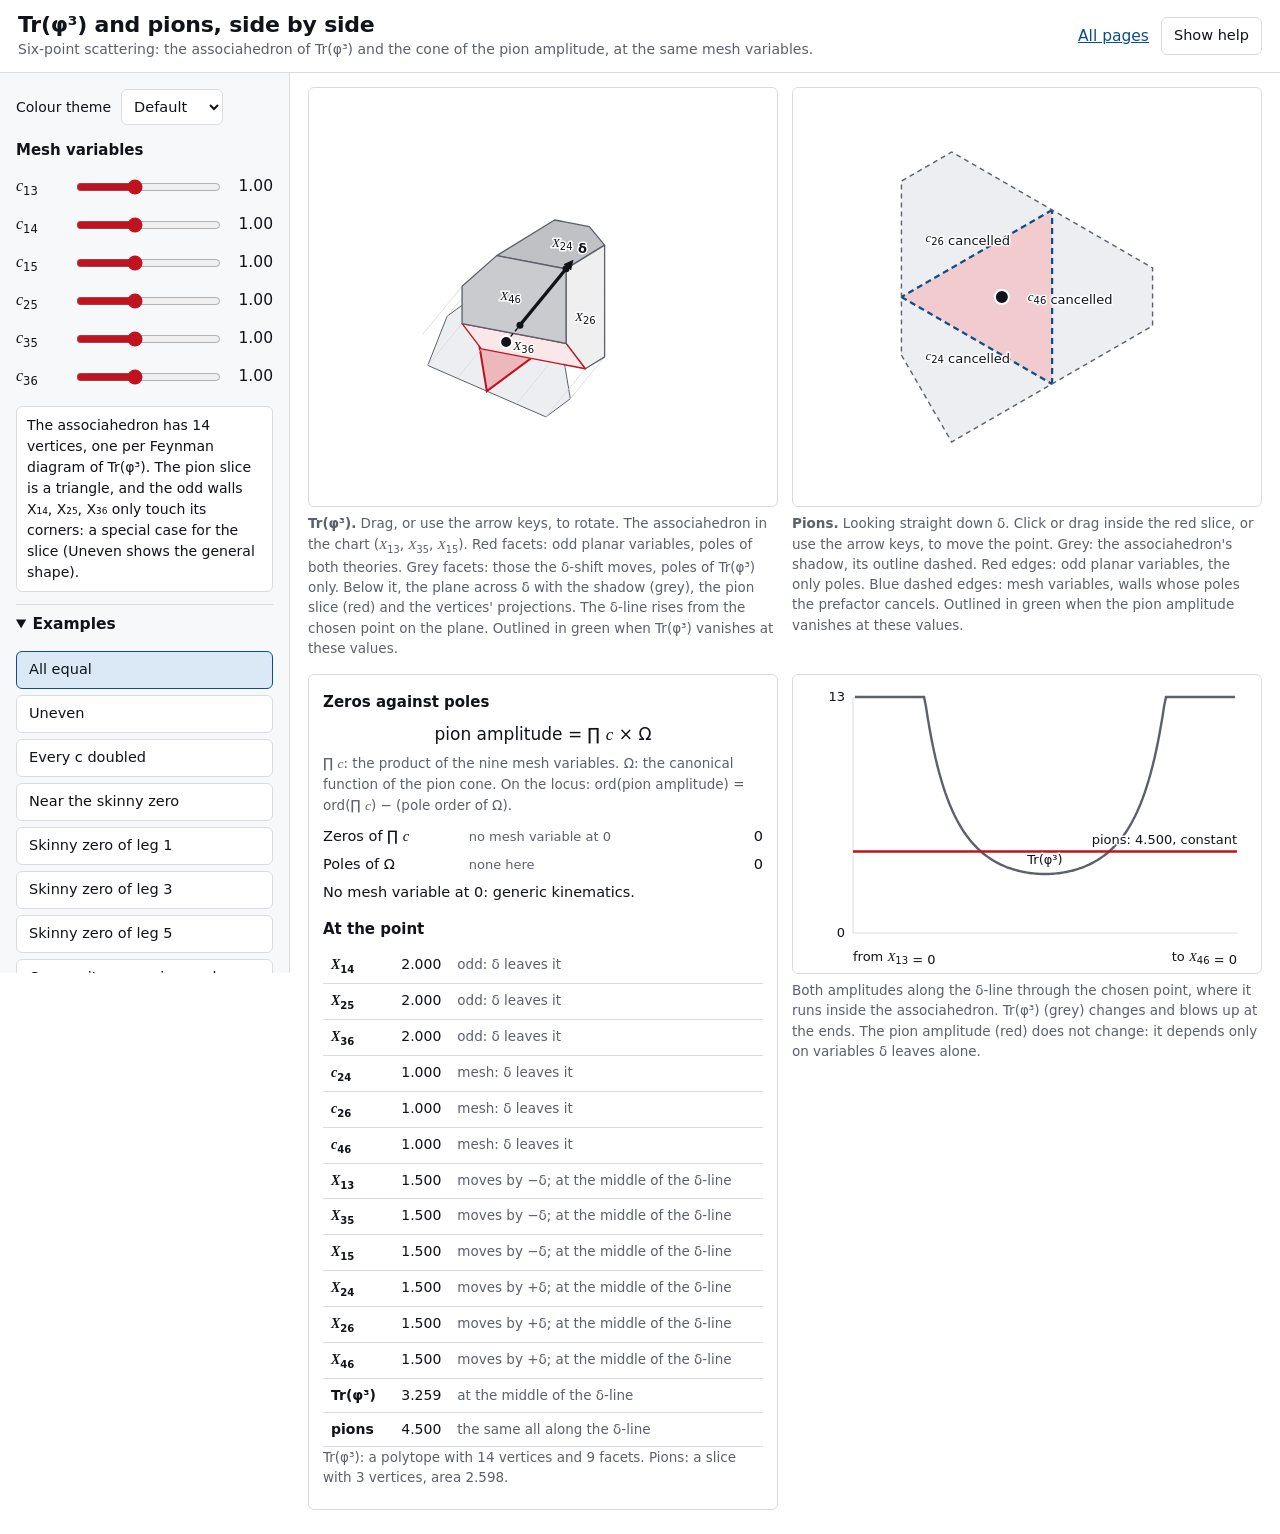
==== docs/explorers/pion-geometry/index.html @ e81014c2 "Pion completeness: the draft PDF and the current Lean project; the website in docs/ - pion_completen" ====
<!DOCTYPE html>
<html lang="en">
<head>
<meta charset="utf-8">
<meta name="viewport" content="width=device-width, initial-scale=1">
<title>Tr(φ³) and pions, side by side</title>
<link rel="stylesheet" href="explorer.css">
</head>
<body>
<header class="top">
  <div>
    <h1>Tr(φ³) and pions, side by side</h1>
    <p>Six-point scattering: the associahedron of Tr(φ³) and the cone of the pion amplitude, at the same mesh variables.</p>
  </div>
  <nav><a href="../../index.html">All pages</a><button id="help-toggle" type="button" aria-expanded="false" aria-controls="help">Show help</button></nav>
</header>

<div class="app">
  <aside class="inputs" aria-label="Inputs">
    <div class="theme"><label for="theme">Colour theme</label>
      <select id="theme"><option value="default">Default</option><option value="cvd" title="Friendly to red–green colour blindness">Theme 2</option></select></div>
    <h2>Mesh variables</h2>
    <div id="sliders"></div>
    <p id="note" class="note" aria-live="polite"></p>
    <details class="examples" open>
      <summary>Examples</summary>
      <div id="examples"></div>
    </details>
  </aside>

  <main class="views">
    <div class="pair">
      <figure class="panel">
        <div class="fig d3" id="fig-poly" tabindex="0" role="group" aria-label="Polytope view: drag or use the arrow keys to rotate"><svg role="img" aria-label="The associahedron, its shadow along delta, the pion slice, and the delta-line through the chosen point"></svg></div>
        <figcaption><b>Tr(φ³).</b> Drag, or use the arrow keys, to rotate. The associahedron in the chart (<var>X</var><sub>13</sub>, <var>X</var><sub>35</sub>, <var>X</var><sub>15</sub>). <span class="cw" data-role="pole">Red</span> facets: odd planar variables, poles of both theories. Grey facets: those the δ-shift moves, poles of Tr(φ³) only. Below it, the plane across δ with the shadow (grey), the pion slice (<span class="cw" data-role="pole">red</span>) and the vertices' projections. The δ-line rises from the chosen point on the plane. Outlined in <span class="cw" data-role="zero">green</span> when Tr(φ³) vanishes at these values.</figcaption>
      </figure>
      <figure class="panel">
        <div class="fig" id="fig-plane" tabindex="0" role="group" aria-label="View down delta: click, drag or use the arrow keys to move the point"><svg role="img" aria-label="Looking straight down delta: the shadow and the pion slice, with the chosen point"></svg></div>
        <figcaption><b>Pions.</b> Looking straight down δ. Click or drag inside the <span class="cw" data-role="pole">red</span> slice, or use the arrow keys, to move the point. Grey: the associahedron's shadow, its outline dashed. <span class="cw" data-role="pole">Red</span> edges: odd planar variables, the only poles. <span class="cw" data-role="mesh">Blue</span> dashed edges: mesh variables, walls whose poles the prefactor cancels. Outlined in <span class="cw" data-role="zero">green</span> when the pion amplitude vanishes at these values.</figcaption>
      </figure>
    </div>
    <div class="outputs">
      <section class="panel out-left" aria-label="Zeros and poles, and values at the point">
        <h2>Zeros against poles</h2>
        <p class="formula">pion amplitude = ∏ <var>c</var> × Ω</p>
        <p class="small">∏ <var>c</var>: the product of the nine mesh variables. Ω: the canonical function of the pion cone. On the locus: ord(pion amplitude) = ord(∏ <var>c</var>) − (pole order of Ω).</p>
        <div id="balance" aria-live="polite"></div>
        <h2>At the point</h2>
        <div class="table-wrap"><table id="values"></table></div>
        <p class="small" id="geom"></p>
      </section>
      <figure class="panel out-right">
        <div class="fig plot" id="fig-plot"><svg role="img" aria-label="Both amplitudes along the delta-line through the chosen point"></svg></div>
        <figcaption>Both amplitudes along the δ-line through the chosen point, where it runs inside the associahedron. Tr(φ³) (grey) changes and blows up at the ends. The pion amplitude (<span class="cw" data-role="pole">red</span>) does not change: it depends only on variables δ leaves alone.</figcaption>
      </figure>
    </div>
  </main>

  <aside class="help" id="help" aria-label="Help">
    <h2>How to read it</h2>
    <details open>
      <summary>What is drawn</summary>
      <p>Planar variables <var>X</var><sub><var>ij</var></sub> = (<var>p</var><sub><var>i</var></sub> + … + <var>p</var><sub><var>j</var>−1</sub>)² are the chords of the hexagon; mesh variables <var>c</var><sub><var>ij</var></sub> pair two sides that are not adjacent. (For adjacent sides, −2<var>p</var><sub><var>i</var></sub>·<var>p</var><sub><var>i</var>+1</sub> is minus a planar variable: for example −2<var>p</var><sub>1</sub>·<var>p</var><sub>6</sub> = −<var>X</var><sub>26</sub>.) The sliders fix six mesh variables to build the associahedron, as in the construction of Arkani-Hamed, Bai, He and Yan, in the "scaffolding" chart used by Paranjape, Skowronek, Spradlin and Volovich (eq. 44): the region where every planar variable is positive. Its canonical function is the Tr(φ³) amplitude.</p>
      <p>The δ-shift adds δ to every even–even planar variable and subtracts it from every odd–odd one. It leaves the mesh variables and the odd planar variables <var>X</var><sub>14</sub>, <var>X</var><sub>25</sub>, <var>X</var><sub>36</sub> unchanged, and in the chart it is the diagonal (1, 1, 1).</p>
      <p>The pion cone is the region where every mesh variable and every odd planar variable is positive, in the space of planar variables modulo δ. With the six sliders fixed, the right view shows its slice; the other three mesh variables, <var>c</var><sub>24</sub>, <var>c</var><sub>26</sub>, <var>c</var><sub>46</sub>, vary across it. On the cone, the pion amplitude divided by the product of the nine mesh variables is the canonical function Ω of the cone: the result this page illustrates, from a paper in preparation.</p>
    </details>
    <details>
      <summary>The two views</summary>
      <p>On the left, the associahedron with its shadow: the plane across δ, onto which grey lines project its vertices. On the right, the same plane seen straight down δ. A point of the right view is a whole δ-line on the left.</p>
      <p>The shadow and the pion slice share the walls <var>X</var><sub>14</sub>, <var>X</var><sub>25</sub>, <var>X</var><sub>36</sub> ≥ 0, but neither contains the other. The shadow needs some shift to make every planar variable positive, i.e. <var>X</var><sub><var>ee</var></sub> + <var>X</var><sub><var>oo</var></sub> ≥ 0 for every even–even and odd–odd pair; the slice needs <var>c</var><sub>24</sub>, <var>c</var><sub>26</sub>, <var>c</var><sub>46</sub> ≥ 0. For example <var>X</var><sub>13</sub> + <var>X</var><sub>46</sub> = <var>c</var><sub>13</sub> + <var>c</var><sub>14</sub> + <var>c</var><sub>15</sub> + <var>c</var><sub>25</sub> + <var>c</var><sub>35</sub> − <var>X</var><sub>25</sub>, which the cone allows to be negative. The example "Slice outside the shadow" shows it.</p>
    </details>
    <details open>
      <summary>Zeros</summary>
      <p>Set sliders to 0 to choose a locus. A view is outlined in <span class="cw" data-role="zero">green</span> when its amplitude vanishes on the whole locus. On these sliders the pion amplitude vanishes exactly when its slice collapses (no area), and Tr(φ³) exactly when its associahedron is flat: checked in exact arithmetic for each of the 64 ways of setting sliders to 0, at several values of the others.</p>
      <p>Among these 64 sets, four are minimal pion zeros: the "skinny rectangles" {<var>c</var><sub>13</sub>, <var>c</var><sub>14</sub>, <var>c</var><sub>15</sub>}, {<var>c</var><sub>13</sub>, <var>c</var><sub>35</sub>, <var>c</var><sub>36</sub>}, {<var>c</var><sub>15</sub>, <var>c</var><sub>25</sub>, <var>c</var><sub>35</sub>}, zeros of both theories, and {<var>c</var><sub>13</sub>, <var>c</var><sub>15</sub>, <var>c</var><sub>35</sub>}, a zero of pions only. For the last one, momentum conservation gives <var>c</var><sub>24</sub> + <var>c</var><sub>26</sub> + <var>c</var><sub>46</sub> = <var>c</var><sub>13</sub> + <var>c</var><sub>15</sub> + <var>c</var><sub>35</sub> = 0, so the slice collapses.</p>
      <p>Why a zero happens is the balance below the views. Each mesh variable at 0 is a zero of the prefactor ∏ <var>c</var>. On those same walls Ω has a pole, of order at most their number, lower when the walls do not meet in a face of the cone of that codimension. When the zeros outweigh the poles, the pion amplitude vanishes.</p>
      <p>The outlines and the balance come from tables made when the page was built, for every way of setting sliders to 0, in exact rational arithmetic at fixed sample points; each order is read from two values of the approach to the locus, and the build stops if the samples disagree. The page also checks the zeros in floating point and says so if the two disagree.</p>
    </details>
    <details>
      <summary>Poles and residues</summary>
      <p>The pion amplitude has poles only on the odd walls, three-particle channels. Near <var>X</var><sub>14</sub> = 0 its residue is (<var>X</var><sub>13</sub> + <var>X</var><sub>24</sub>)(<var>X</var><sub>15</sub> + <var>X</var><sub>46</sub>), the product of the 4-point amplitudes of the two quadrilaterals the chord cuts off. Tr(φ³) also has poles on the six two-particle walls; the pions have none there, because a residue there would contain an odd-point amplitude, and those vanish for pions.</p>
    </details>
    <details>
      <summary>Sources</summary>
      <ul>
        <li>The associahedron: Arkani-Hamed, Bai, He, Yan, <a href="https://arxiv.org/abs/1711.09102">arXiv:1711.09102</a>.</li>
        <li>The kinematic mesh: Arkani-Hamed, He, Salvatori, Thomas, <a href="https://arxiv.org/abs/1912.12948">arXiv:1912.12948</a>.</li>
        <li>Hidden zeros, the δ-shift and the pion amplitude used here (eq. 4.3): Arkani-Hamed, Cao, Dong, Figueiredo, He, <a href="https://arxiv.org/abs/2312.16282">arXiv:2312.16282</a>.</li>
        <li>Pions inside Tr(φ³): Arkani-Hamed, Cao, Dong, Figueiredo, He, <a href="https://arxiv.org/abs/2401.05483">arXiv:2401.05483</a>.</li>
        <li>The scaffolding chart (eq. 44) and the expansion in mesh variables (eq. 48): Paranjape, Skowronek, Spradlin, Volovich, <a href="https://arxiv.org/abs/2504.11253">arXiv:2504.11253</a>.</li>
      </ul>
      <p class="small">Normalisation as in arXiv:2312.16282: the 4-point pion amplitude is <var>X</var><sub>13</sub> + <var>X</var><sub>24</sub>.</p>
    </details>
  </aside>
</div>

<script type="application/json" id="explorer-data">{"examples":[{"c":{"13":1.0,"14":1.0,"15":1.0,"25":1.0,"35":1.0,"36":1.0},"name":"All equal","note":"The associahedron has 14 vertices, one per Feynman diagram of Tr(φ³). The pion slice is a triangle, and the odd walls X₁₄, X₂₅, X₃₆ only touch its corners: a special case for the slice (Uneven shows the general shape)."},{"c":{"13":1.6,"14":0.5,"15":1.1,"25":0.7,"35":1.4,"36":0.6},"name":"Uneven","note":"The associahedron changes shape with the six values; the pion slice is just another slice of the same cone, here a hexagon with all six of its walls as edges."},{"c":{"13":2.0,"14":2.0,"15":2.0,"25":2.0,"35":2.0,"36":2.0},"name":"Every c doubled","note":"Compared with All equal, both scale and keep their shape: the polytope's volume grows 8 times, the slice's area 4 times. Tr(φ³) shrinks to 1/8 (degree −3); the pion amplitude doubles (degree +1)."},{"c":{"13":0.15,"14":0.15,"15":0.15,"25":1.0,"35":1.0,"36":1.0},"name":"Near the skinny zero","note":"c₁₃, c₁₄, c₁₅ small: both geometries thin out together, but no view is outlined yet: a zero needs the sliders exactly at 0."},{"c":{"13":0.0,"14":0.0,"15":0.0,"25":1.0,"35":1.0,"36":1.0},"name":"Skinny zero of leg 1","note":"c₁₃ = c₁₄ = c₁₅ = 0, every mesh variable of leg 1: a hidden zero of both theories, so both views are outlined. The associahedron goes flat (its shadow need not), and the pion slice collapses to a segment."},{"c":{"13":0.0,"14":1.0,"15":1.0,"25":1.0,"35":0.0,"36":0.0},"name":"Skinny zero of leg 3","note":"c₁₃ = c₃₅ = c₃₆ = 0, every mesh variable of leg 3: a zero of both theories."},{"c":{"13":1.0,"14":1.0,"15":0.0,"25":0.0,"35":0.0,"36":1.0},"name":"Skinny zero of leg 5","note":"c₁₅ = c₂₅ = c₃₅ = 0, every mesh variable of leg 5: a zero of both theories."},{"c":{"13":0.0,"14":1.0,"15":0.0,"25":1.0,"35":0.0,"36":1.0},"name":"One-parity zero, pions only","note":"c₁₃ = c₁₅ = c₃₅ = 0: only the pion view is outlined. The associahedron stays 3-dimensional; the pion slice collapses to a point, because c₂₄ + c₂₆ + c₄₆ = c₁₃ + c₁₅ + c₃₅ = 0."},{"c":{"13":0.0,"14":1.0,"15":1.0,"25":1.0,"35":1.0,"36":1.0},"name":"A wall, not a zero","note":"c₁₃ = 0 alone puts the plane on one wall of the cone, but the slice survives: no zero."},{"c":{"13":1.0,"14":0.25,"15":0.6,"25":0.15,"35":0.35,"36":2.4},"name":"Slice outside the shadow","note":"Most of the pion slice lies outside the shadow: there X₁₃ + X₄₆ \u003c 0, so no δ-shift makes every planar variable positive. The δ-line through such a point misses the associahedron."}],"orders":{"":{"dressing":0,"omega":0,"pion":0,"trphi3":0},"13":{"dressing":1,"omega":-1,"pion":0,"trphi3":0},"13,14":{"dressing":2,"omega":-2,"pion":0,"trphi3":0},"13,14,15":{"dressing":3,"omega":-2,"pion":1,"trphi3":1},"13,14,15,25":{"dressing":4,"omega":-3,"pion":1,"trphi3":1},"13,14,15,25,35":{"dressing":5,"omega":-4,"pion":1,"trphi3":1},"13,14,15,25,35,36":{"dressing":6,"omega":-4,"pion":2,"trphi3":2},"13,14,15,25,36":{"dressing":5,"omega":-4,"pion":1,"trphi3":1},"13,14,15,35":{"dressing":4,"omega":-3,"pion":1,"trphi3":1},"13,14,15,35,36":{"dressing":5,"omega":-4,"pion":1,"trphi3":1},"13,14,15,36":{"dressing":4,"omega":-3,"pion":1,"trphi3":1},"13,14,25":{"dressing":3,"omega":-3,"pion":0,"trphi3":0},"13,14,25,35":{"dressing":4,"omega":-4,"pion":0,"trphi3":0},"13,14,25,35,36":{"dressing":5,"omega":-4,"pion":1,"trphi3":1},"13,14,25,36":{"dressing":4,"omega":-4,"pion":0,"trphi3":0},"13,14,35":{"dressing":3,"omega":-3,"pion":0,"trphi3":0},"13,14,35,36":{"dressing":4,"omega":-3,"pion":1,"trphi3":1},"13,14,36":{"dressing":3,"omega":-3,"pion":0,"trphi3":0},"13,15":{"dressing":2,"omega":-2,"pion":0,"trphi3":0},"13,15,25":{"dressing":3,"omega":-3,"pion":0,"trphi3":0},"13,15,25,35":{"dressing":4,"omega":-3,"pion":1,"trphi3":1},"13,15,25,35,36":{"dressing":5,"omega":-4,"pion":1,"trphi3":1},"13,15,25,36":{"dressing":4,"omega":-4,"pion":0,"trphi3":0},"13,15,35":{"dressing":3,"omega":-2,"pion":1,"trphi3":0},"13,15,35,36":{"dressing":4,"omega":-3,"pion":1,"trphi3":1},"13,15,36":{"dressing":3,"omega":-3,"pion":0,"trphi3":0},"13,25":{"dressing":2,"omega":-2,"pion":0,"trphi3":0},"13,25,35":{"dressing":3,"omega":-3,"pion":0,"trphi3":0},"13,25,35,36":{"dressing":4,"omega":-3,"pion":1,"trphi3":1},"13,25,36":{"dressing":3,"omega":-3,"pion":0,"trphi3":0},"13,35":{"dressing":2,"omega":-2,"pion":0,"trphi3":0},"13,35,36":{"dressing":3,"omega":-2,"pion":1,"trphi3":1},"13,36":{"dressing":2,"omega":-2,"pion":0,"trphi3":0},"14":{"dressing":1,"omega":-1,"pion":0,"trphi3":0},"14,15":{"dressing":2,"omega":-2,"pion":0,"trphi3":0},"14,15,25":{"dressing":3,"omega":-3,"pion":0,"trphi3":0},"14,15,25,35":{"dressing":4,"omega":-3,"pion":1,"trphi3":1},"14,15,25,35,36":{"dressing":5,"omega":-4,"pion":1,"trphi3":1},"14,15,25,36":{"dressing":4,"omega":-4,"pion":0,"trphi3":0},"14,15,35":{"dressing":3,"omega":-3,"pion":0,"trphi3":0},"14,15,35,36":{"dressing":4,"omega":-4,"pion":0,"trphi3":0},"14,15,36":{"dressing":3,"omega":-3,"pion":0,"trphi3":0},"14,25":{"dressing":2,"omega":-2,"pion":0,"trphi3":0},"14,25,35":{"dressing":3,"omega":-3,"pion":0,"trphi3":0},"14,25,35,36":{"dressing":4,"omega":-4,"pion":0,"trphi3":0},"14,25,36":{"dressing":3,"omega":-3,"pion":0,"trphi3":0},"14,35":{"dressing":2,"omega":-2,"pion":0,"trphi3":0},"14,35,36":{"dressing":3,"omega":-3,"pion":0,"trphi3":0},"14,36":{"dressing":2,"omega":-2,"pion":0,"trphi3":0},"15":{"dressing":1,"omega":-1,"pion":0,"trphi3":0},"15,25":{"dressing":2,"omega":-2,"pion":0,"trphi3":0},"15,25,35":{"dressing":3,"omega":-2,"pion":1,"trphi3":1},"15,25,35,36":{"dressing":4,"omega":-3,"pion":1,"trphi3":1},"15,25,36":{"dressing":3,"omega":-3,"pion":0,"trphi3":0},"15,35":{"dressing":2,"omega":-2,"pion":0,"trphi3":0},"15,35,36":{"dressing":3,"omega":-3,"pion":0,"trphi3":0},"15,36":{"dressing":2,"omega":-2,"pion":0,"trphi3":0},"25":{"dressing":1,"omega":-1,"pion":0,"trphi3":0},"25,35":{"dressing":2,"omega":-2,"pion":0,"trphi3":0},"25,35,36":{"dressing":3,"omega":-3,"pion":0,"trphi3":0},"25,36":{"dressing":2,"omega":-2,"pion":0,"trphi3":0},"35":{"dressing":1,"omega":-1,"pion":0,"trphi3":0},"35,36":{"dressing":2,"omega":-2,"pion":0,"trphi3":0},"36":{"dressing":1,"omega":-1,"pion":0,"trphi3":0}},"sliders":["13","14","15","25","35","36"],"zeros":{"":{"pion":false,"trphi3":false},"13":{"pion":false,"trphi3":false},"13,14":{"pion":false,"trphi3":false},"13,14,15":{"pion":true,"trphi3":true},"13,14,15,25":{"pion":true,"trphi3":true},"13,14,15,25,35":{"pion":true,"trphi3":true},"13,14,15,25,35,36":{"pion":true,"trphi3":true},"13,14,15,25,36":{"pion":true,"trphi3":true},"13,14,15,35":{"pion":true,"trphi3":true},"13,14,15,35,36":{"pion":true,"trphi3":true},"13,14,15,36":{"pion":true,"trphi3":true},"13,14,25":{"pion":false,"trphi3":false},"13,14,25,35":{"pion":false,"trphi3":false},"13,14,25,35,36":{"pion":true,"trphi3":true},"13,14,25,36":{"pion":false,"trphi3":false},"13,14,35":{"pion":false,"trphi3":false},"13,14,35,36":{"pion":true,"trphi3":true},"13,14,36":{"pion":false,"trphi3":false},"13,15":{"pion":false,"trphi3":false},"13,15,25":{"pion":false,"trphi3":false},"13,15,25,35":{"pion":true,"trphi3":true},"13,15,25,35,36":{"pion":true,"trphi3":true},"13,15,25,36":{"pion":false,"trphi3":false},"13,15,35":{"pion":true,"trphi3":false},"13,15,35,36":{"pion":true,"trphi3":true},"13,15,36":{"pion":false,"trphi3":false},"13,25":{"pion":false,"trphi3":false},"13,25,35":{"pion":false,"trphi3":false},"13,25,35,36":{"pion":true,"trphi3":true},"13,25,36":{"pion":false,"trphi3":false},"13,35":{"pion":false,"trphi3":false},"13,35,36":{"pion":true,"trphi3":true},"13,36":{"pion":false,"trphi3":false},"14":{"pion":false,"trphi3":false},"14,15":{"pion":false,"trphi3":false},"14,15,25":{"pion":false,"trphi3":false},"14,15,25,35":{"pion":true,"trphi3":true},"14,15,25,35,36":{"pion":true,"trphi3":true},"14,15,25,36":{"pion":false,"trphi3":false},"14,15,35":{"pion":false,"trphi3":false},"14,15,35,36":{"pion":false,"trphi3":false},"14,15,36":{"pion":false,"trphi3":false},"14,25":{"pion":false,"trphi3":false},"14,25,35":{"pion":false,"trphi3":false},"14,25,35,36":{"pion":false,"trphi3":false},"14,25,36":{"pion":false,"trphi3":false},"14,35":{"pion":false,"trphi3":false},"14,35,36":{"pion":false,"trphi3":false},"14,36":{"pion":false,"trphi3":false},"15":{"pion":false,"trphi3":false},"15,25":{"pion":false,"trphi3":false},"15,25,35":{"pion":true,"trphi3":true},"15,25,35,36":{"pion":true,"trphi3":true},"15,25,36":{"pion":false,"trphi3":false},"15,35":{"pion":false,"trphi3":false},"15,35,36":{"pion":false,"trphi3":false},"15,36":{"pion":false,"trphi3":false},"25":{"pion":false,"trphi3":false},"25,35":{"pion":false,"trphi3":false},"25,35,36":{"pion":false,"trphi3":false},"25,36":{"pion":false,"trphi3":false},"35":{"pion":false,"trphi3":false},"35,36":{"pion":false,"trphi3":false},"36":{"pion":false,"trphi3":false}}}</script>
<script src="explorer.js"></script>
</body>
</html>
---- docs/explorers/pion-geometry/explorer.css ----
/* The pion geometry explorer. Colours as rgb() (a hash colour can read as an issue reference).
   Red (--ca): the pion's odd planar variables; blue (--pr): mesh variables; green: a zero. */
:root {
  color-scheme: light dark;
  --bg: light-dark(rgb(255 255 255), rgb(15 18 23));
  --panel: light-dark(rgb(247 248 250), rgb(22 26 33));
  --ink: light-dark(rgb(16 19 26), rgb(231 229 223));
  --mute: light-dark(rgb(91 96 107), rgb(163 167 176));
  --rule: light-dark(rgb(217 219 224), rgb(44 49 58));
  --faint: light-dark(rgb(236 238 242), rgb(28 33 42));
  --pr: light-dark(rgb(11 79 138), rgb(127 182 238));
  --prf: light-dark(rgb(219 232 245), rgb(22 48 74));
  --ca: light-dark(rgb(193 18 31), rgb(255 107 107));
  --caf: light-dark(rgb(251 225 227), rgb(67 25 28));
  --ok: light-dark(rgb(29 107 58), rgb(127 211 156));
  --side: 290px;
  --help: 340px;
}
/* Theme 2, for red-green colour blindness (after Okabe and Ito): poles vermilion ("orange"), zeros reddish
   purple ("purple"), mesh variables blue; darkened in the light scheme so text stays readable. */
:root[data-palette=cvd] {
  --ca: light-dark(rgb(213 94 0), rgb(255 146 77));
  --caf: light-dark(rgb(250 226 208), rgb(72 40 18));
  --ok: light-dark(rgb(160 70 140), rgb(224 150 210));
  --pr: light-dark(rgb(0 114 178), rgb(102 182 240));
  --prf: light-dark(rgb(214 234 247), rgb(16 48 74));
}
* { box-sizing: border-box; min-width: 0; }
html, body { margin: 0; }
body { background: var(--bg); color: var(--ink); font: 15.5px/1.5 system-ui, -apple-system, "Segoe UI", Roboto, sans-serif; }
var, .it { font-family: Georgia, "Times New Roman", serif; font-style: italic; }
sub { font-size: 0.72em; }
h1 { font-size: 22px; line-height: 1.15; margin: 0 0 2px; letter-spacing: -0.01em; }
h2 { font-size: 15px; margin: 0 0 8px; }
p { margin: 0 0 10px; }
a { color: var(--pr); }
.small { font-size: 13.5px; color: var(--mute); }

.top { display: flex; justify-content: space-between; align-items: center; gap: 16px; flex-wrap: wrap;
  padding: 12px 18px; border-bottom: 1px solid var(--rule); }
.top p { margin: 0; color: var(--mute); font-size: 14px; }
.top nav { display: flex; gap: 12px; align-items: center; }

button { font: inherit; font-size: 14.5px; min-height: 38px; padding: 6px 12px; border: 1px solid var(--rule);
  border-radius: 6px; background: var(--bg); color: var(--ink); cursor: pointer; text-align: left; }
button:hover { border-color: var(--pr); }
button:focus-visible, input:focus-visible, select:focus-visible, summary:focus-visible, .fig:focus-visible { outline: 2px solid var(--pr); outline-offset: 2px; }
button[aria-pressed=true] { background: var(--prf); border-color: var(--pr); }

.app { display: grid; grid-template-columns: var(--side) minmax(0, 1fr); gap: 0; align-items: start; }
body.help-open .app { grid-template-columns: var(--side) minmax(0, 1fr) var(--help); }
.inputs, .help { padding: 16px; background: var(--panel); }
.inputs { border-right: 1px solid var(--rule); position: sticky; top: 0; max-height: 100vh; overflow-y: auto; }
.help { border-left: 1px solid var(--rule); position: sticky; top: 0; max-height: 100vh; overflow-y: auto; display: none; }
body.help-open .help { display: block; }
.views { padding: 14px 18px 24px; }

.slider { display: grid; grid-template-columns: 3.2em minmax(0, 1fr) 3em; align-items: center; gap: 8px; margin: 4px 0; }
.slider label { font-size: 16px; }
.slider input { width: 100%; accent-color: var(--ca); height: 30px; }
.slider output { font-variant-numeric: tabular-nums; text-align: right; }
.note { font-size: 14px; background: var(--bg); border: 1px solid var(--rule); border-radius: 6px; padding: 8px 10px; margin: 12px 0; min-height: 3em; }
details { border-top: 1px solid var(--rule); padding: 8px 0; }
summary { cursor: pointer; font-weight: 600; min-height: 30px; }
.examples #examples { display: grid; gap: 6px; margin-top: 8px; }
.help details p, .help li { font-size: 14px; }
.help ul { padding-left: 18px; margin: 6px 0; }

.outputs { display: grid; grid-template-columns: repeat(auto-fit, minmax(min(320px, 100%), 1fr)); gap: 14px; margin-top: 4px; }
.out-left { border: 1px solid var(--rule); border-radius: 6px; padding: 12px 14px; }
.out-left h2 { margin-top: 4px; }
.out-left h2 + * { margin-top: 0; }
.formula { font-size: 17px; text-align: center; margin: 0 0 6px; }
#balance { margin-bottom: 14px; font-size: 14.5px; }
.bal { display: grid; grid-template-columns: 9.5em minmax(0, 1fr) 2em; align-items: baseline; gap: 8px; min-height: 28px; }
.bal .cz { color: var(--pr); margin-right: 6px; font-size: 16px; }
.bal .none { color: var(--mute); font-size: 13px; }
.theme { display: flex; align-items: center; gap: 10px; margin-bottom: 14px; font-size: 14px; }
select { font: inherit; font-size: 14.5px; min-height: 36px; padding: 4px 8px; border: 1px solid var(--rule); border-radius: 6px; background: var(--bg); color: var(--ink); }
.bal .n { text-align: right; font-variant-numeric: tabular-nums; }
.ok { color: var(--ok); }
.warn { color: var(--ca); font-weight: 600; }
td.num { text-align: right; font-variant-numeric: tabular-nums; white-space: nowrap; }

figure.panel { margin: 0 0 12px; }
figcaption { font-size: 13.5px; color: var(--mute); margin-top: 6px; }
.fig { position: relative; border: 1px solid var(--rule); border-radius: 6px; background: var(--bg); }
.fig > svg { position: absolute; inset: 0; width: 100%; height: 100%; }
.fig.plot { height: 300px; }
.pair { display: grid; grid-template-columns: repeat(auto-fit, minmax(min(320px, 100%), 1fr)); gap: 14px; }
.pair .fig { height: 420px; }
.fig.d3 { cursor: grab; touch-action: none; }
.fig.d3:active { cursor: grabbing; }
#fig-plane { touch-action: none; cursor: crosshair; }
.fig.zero { outline: 3px solid var(--ok); outline-offset: 3px; }
/* keyboard focus stays visible on an outlined view: a ring inside the outline */
.fig.zero:focus-visible { outline: 3px solid var(--ok); box-shadow: inset 0 0 0 2px var(--pr); }
svg text { font-size: 13px; fill: var(--ink); paint-order: stroke; stroke: var(--bg); stroke-width: 3px; stroke-linejoin: round; }
svg .it { font-family: Georgia, "Times New Roman", serif; font-style: italic; }

.table-wrap { overflow-x: auto; }
table { border-collapse: collapse; font-size: 14px; width: 100%; }
th, td { border-bottom: 1px solid var(--rule); padding: 6px 8px; text-align: left; vertical-align: top; }

@media (max-width: 1180px) {
  body.help-open .app { grid-template-columns: var(--side) minmax(0, 1fr); }
  body.help-open .help { grid-column: 1 / -1; position: static; max-height: none; border-left: 0; border-top: 1px solid var(--rule); }
}
@media (max-width: 760px) {
  .app, body.help-open .app { grid-template-columns: minmax(0, 1fr); }
  .inputs { position: static; max-height: none; border-right: 0; border-bottom: 1px solid var(--rule); }
  .pair .fig { height: 360px; }
}
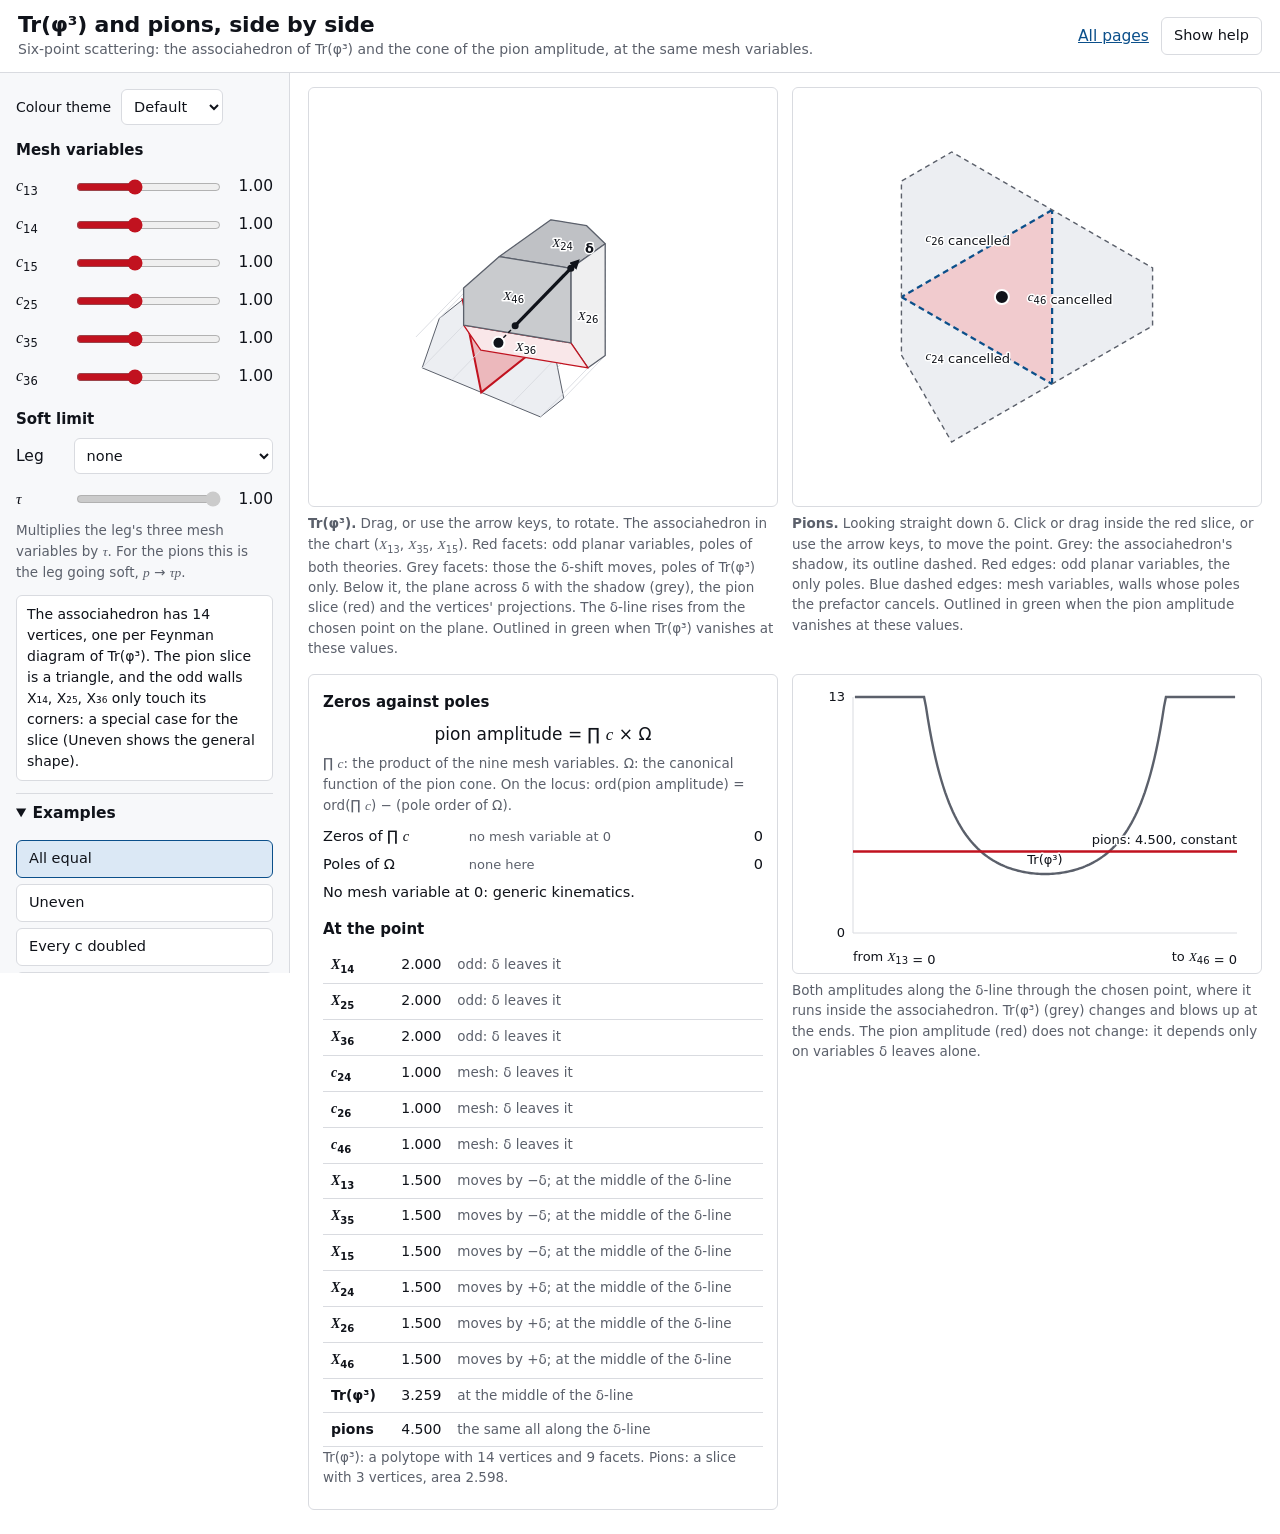
==== commit c1f8088f: "The summary of results as selected_results.pdf; the pion geometry explorer updated Co-Authored-By: C" ====
--- a/docs/explorers/pion-geometry/index.html
+++ b/docs/explorers/pion-geometry/index.html
@@ -21,6 +21,15 @@
       <select id="theme"><option value="default">Default</option><option value="cvd" title="Friendly to red–green colour blindness">Theme 2</option></select></div>
     <h2>Mesh variables</h2>
     <div id="sliders"></div>
+    <h2 class="soft-h">Soft limit</h2>
+    <div class="soft">
+      <label for="softleg">Leg</label>
+      <select id="softleg" autocomplete="off"><option value="">none</option><option value="1">1</option><option value="3">3</option><option value="5">5</option></select>
+      <label for="tau"><var>τ</var></label>
+      <input id="tau" type="range" min="0" max="1" step="0.01" value="1" disabled autocomplete="off">
+      <output id="otau" for="tau">1.00</output>
+    </div>
+    <p class="small">Multiplies the leg's three mesh variables by <var>τ</var>. For the pions this is the leg going soft, <var>p</var> → <var>τ</var><var>p</var>.</p>
     <p id="note" class="note" aria-live="polite"></p>
     <details class="examples" open>
       <summary>Examples</summary>
@@ -45,6 +54,8 @@
         <p class="formula">pion amplitude = ∏ <var>c</var> × Ω</p>
         <p class="small">∏ <var>c</var>: the product of the nine mesh variables. Ω: the canonical function of the pion cone. On the locus: ord(pion amplitude) = ord(∏ <var>c</var>) − (pole order of Ω).</p>
         <div id="balance" aria-live="polite"></div>
+        <div id="soft"></div>
+        <p id="softverdict" aria-live="polite"></p>
         <h2>At the point</h2>
         <div class="table-wrap"><table id="values"></table></div>
         <p class="small" id="geom"></p>
@@ -74,6 +85,8 @@
       <p>Set sliders to 0 to choose a locus. A view is outlined in <span class="cw" data-role="zero">green</span> when its amplitude vanishes on the whole locus. On these sliders the pion amplitude vanishes exactly when its slice collapses (no area), and Tr(φ³) exactly when its associahedron is flat: checked in exact arithmetic for each of the 64 ways of setting sliders to 0, at several values of the others.</p>
       <p>Among these 64 sets, four are minimal pion zeros: the "skinny rectangles" {<var>c</var><sub>13</sub>, <var>c</var><sub>14</sub>, <var>c</var><sub>15</sub>}, {<var>c</var><sub>13</sub>, <var>c</var><sub>35</sub>, <var>c</var><sub>36</sub>}, {<var>c</var><sub>15</sub>, <var>c</var><sub>25</sub>, <var>c</var><sub>35</sub>}, zeros of both theories, and {<var>c</var><sub>13</sub>, <var>c</var><sub>15</sub>, <var>c</var><sub>35</sub>}, a zero of pions only. For the last one, momentum conservation gives <var>c</var><sub>24</sub> + <var>c</var><sub>26</sub> + <var>c</var><sub>46</sub> = <var>c</var><sub>13</sub> + <var>c</var><sub>15</sub> + <var>c</var><sub>35</sub> = 0, so the slice collapses.</p>
       <p>Why a zero happens is the balance below the views. Each mesh variable at 0 is a zero of the prefactor ∏ <var>c</var>. On those same walls Ω has a pole, of order at most their number, lower when the walls do not meet in a face of the cone of that codimension. When the zeros outweigh the poles, the pion amplitude vanishes.</p>
+      <p><b>Soft limits.</b> The mesh variables of leg <var>s</var> are <var>c</var><sub><var>as</var></sub> = −2<var>p</var><sub><var>a</var></sub>·<var>p</var><sub><var>s</var></sub>, all linear in <var>p</var><sub><var>s</var></sub>, so the soft limit <var>p</var><sub><var>s</var></sub> → <var>τ</var><var>p</var><sub><var>s</var></sub>, <var>τ</var> → 0, scales all of them by <var>τ</var>. Up to the δ-shift, which the pion amplitude does not feel, that is the whole soft limit: for legs 1, 3 and 5, whose three mesh variables are all sliders, it is the skinny rectangle of that leg. There ∏ <var>c</var> has 3 zeros and Ω a pole of order 2, so the pion amplitude vanishes to order 1, like <var>τ</var>: the Adler zero. The hidden zero gives the Adler zero because the pion amplitude has no pole as <var>p</var><sub><var>s</var></sub> → 0 (Arkani-Hamed, Cao, Dong, Figueiredo, He, §4.1). Tr(φ³) also vanishes on these walls, but they are not its soft limit, which moves along δ and has a pole. The table under the balance follows the pion amplitude at the chosen point as <var>τ</var> shrinks; that point soon leaves the collapsing slice, as a generic soft approach does.</p>
+      <p><b>To see it:</b> choose an example with a slice, then a leg under <i>Soft limit</i> (left bar), and read the table under the balance: the amplitude falls tenfold as <var>τ</var> does. Dragging <var>τ</var> to 0 shrinks the views to the leg's skinny rectangle, where the balance reads 3 zeros against a pole of order 2. To try another point, click inside the slice in the Pions view.</p>
       <p>The outlines and the balance come from tables made when the page was built, for every way of setting sliders to 0, in exact rational arithmetic at fixed sample points; each order is read from two values of the approach to the locus, and the build stops if the samples disagree. The page also checks the zeros in floating point and says so if the two disagree.</p>
     </details>
     <details>
@@ -94,7 +107,7 @@
   </aside>
 </div>
 
-<script type="application/json" id="explorer-data">{"examples":[{"c":{"13":1.0,"14":1.0,"15":1.0,"25":1.0,"35":1.0,"36":1.0},"name":"All equal","note":"The associahedron has 14 vertices, one per Feynman diagram of Tr(φ³). The pion slice is a triangle, and the odd walls X₁₄, X₂₅, X₃₆ only touch its corners: a special case for the slice (Uneven shows the general shape)."},{"c":{"13":1.6,"14":0.5,"15":1.1,"25":0.7,"35":1.4,"36":0.6},"name":"Uneven","note":"The associahedron changes shape with the six values; the pion slice is just another slice of the same cone, here a hexagon with all six of its walls as edges."},{"c":{"13":2.0,"14":2.0,"15":2.0,"25":2.0,"35":2.0,"36":2.0},"name":"Every c doubled","note":"Compared with All equal, both scale and keep their shape: the polytope's volume grows 8 times, the slice's area 4 times. Tr(φ³) shrinks to 1/8 (degree −3); the pion amplitude doubles (degree +1)."},{"c":{"13":0.15,"14":0.15,"15":0.15,"25":1.0,"35":1.0,"36":1.0},"name":"Near the skinny zero","note":"c₁₃, c₁₄, c₁₅ small: both geometries thin out together, but no view is outlined yet: a zero needs the sliders exactly at 0."},{"c":{"13":0.0,"14":0.0,"15":0.0,"25":1.0,"35":1.0,"36":1.0},"name":"Skinny zero of leg 1","note":"c₁₃ = c₁₄ = c₁₅ = 0, every mesh variable of leg 1: a hidden zero of both theories, so both views are outlined. The associahedron goes flat (its shadow need not), and the pion slice collapses to a segment."},{"c":{"13":0.0,"14":1.0,"15":1.0,"25":1.0,"35":0.0,"36":0.0},"name":"Skinny zero of leg 3","note":"c₁₃ = c₃₅ = c₃₆ = 0, every mesh variable of leg 3: a zero of both theories."},{"c":{"13":1.0,"14":1.0,"15":0.0,"25":0.0,"35":0.0,"36":1.0},"name":"Skinny zero of leg 5","note":"c₁₅ = c₂₅ = c₃₅ = 0, every mesh variable of leg 5: a zero of both theories."},{"c":{"13":0.0,"14":1.0,"15":0.0,"25":1.0,"35":0.0,"36":1.0},"name":"One-parity zero, pions only","note":"c₁₃ = c₁₅ = c₃₅ = 0: only the pion view is outlined. The associahedron stays 3-dimensional; the pion slice collapses to a point, because c₂₄ + c₂₆ + c₄₆ = c₁₃ + c₁₅ + c₃₅ = 0."},{"c":{"13":0.0,"14":1.0,"15":1.0,"25":1.0,"35":1.0,"36":1.0},"name":"A wall, not a zero","note":"c₁₃ = 0 alone puts the plane on one wall of the cone, but the slice survives: no zero."},{"c":{"13":1.0,"14":0.25,"15":0.6,"25":0.15,"35":0.35,"36":2.4},"name":"Slice outside the shadow","note":"Most of the pion slice lies outside the shadow: there X₁₃ + X₄₆ \u003c 0, so no δ-shift makes every planar variable positive. The δ-line through such a point misses the associahedron."}],"orders":{"":{"dressing":0,"omega":0,"pion":0,"trphi3":0},"13":{"dressing":1,"omega":-1,"pion":0,"trphi3":0},"13,14":{"dressing":2,"omega":-2,"pion":0,"trphi3":0},"13,14,15":{"dressing":3,"omega":-2,"pion":1,"trphi3":1},"13,14,15,25":{"dressing":4,"omega":-3,"pion":1,"trphi3":1},"13,14,15,25,35":{"dressing":5,"omega":-4,"pion":1,"trphi3":1},"13,14,15,25,35,36":{"dressing":6,"omega":-4,"pion":2,"trphi3":2},"13,14,15,25,36":{"dressing":5,"omega":-4,"pion":1,"trphi3":1},"13,14,15,35":{"dressing":4,"omega":-3,"pion":1,"trphi3":1},"13,14,15,35,36":{"dressing":5,"omega":-4,"pion":1,"trphi3":1},"13,14,15,36":{"dressing":4,"omega":-3,"pion":1,"trphi3":1},"13,14,25":{"dressing":3,"omega":-3,"pion":0,"trphi3":0},"13,14,25,35":{"dressing":4,"omega":-4,"pion":0,"trphi3":0},"13,14,25,35,36":{"dressing":5,"omega":-4,"pion":1,"trphi3":1},"13,14,25,36":{"dressing":4,"omega":-4,"pion":0,"trphi3":0},"13,14,35":{"dressing":3,"omega":-3,"pion":0,"trphi3":0},"13,14,35,36":{"dressing":4,"omega":-3,"pion":1,"trphi3":1},"13,14,36":{"dressing":3,"omega":-3,"pion":0,"trphi3":0},"13,15":{"dressing":2,"omega":-2,"pion":0,"trphi3":0},"13,15,25":{"dressing":3,"omega":-3,"pion":0,"trphi3":0},"13,15,25,35":{"dressing":4,"omega":-3,"pion":1,"trphi3":1},"13,15,25,35,36":{"dressing":5,"omega":-4,"pion":1,"trphi3":1},"13,15,25,36":{"dressing":4,"omega":-4,"pion":0,"trphi3":0},"13,15,35":{"dressing":3,"omega":-2,"pion":1,"trphi3":0},"13,15,35,36":{"dressing":4,"omega":-3,"pion":1,"trphi3":1},"13,15,36":{"dressing":3,"omega":-3,"pion":0,"trphi3":0},"13,25":{"dressing":2,"omega":-2,"pion":0,"trphi3":0},"13,25,35":{"dressing":3,"omega":-3,"pion":0,"trphi3":0},"13,25,35,36":{"dressing":4,"omega":-3,"pion":1,"trphi3":1},"13,25,36":{"dressing":3,"omega":-3,"pion":0,"trphi3":0},"13,35":{"dressing":2,"omega":-2,"pion":0,"trphi3":0},"13,35,36":{"dressing":3,"omega":-2,"pion":1,"trphi3":1},"13,36":{"dressing":2,"omega":-2,"pion":0,"trphi3":0},"14":{"dressing":1,"omega":-1,"pion":0,"trphi3":0},"14,15":{"dressing":2,"omega":-2,"pion":0,"trphi3":0},"14,15,25":{"dressing":3,"omega":-3,"pion":0,"trphi3":0},"14,15,25,35":{"dressing":4,"omega":-3,"pion":1,"trphi3":1},"14,15,25,35,36":{"dressing":5,"omega":-4,"pion":1,"trphi3":1},"14,15,25,36":{"dressing":4,"omega":-4,"pion":0,"trphi3":0},"14,15,35":{"dressing":3,"omega":-3,"pion":0,"trphi3":0},"14,15,35,36":{"dressing":4,"omega":-4,"pion":0,"trphi3":0},"14,15,36":{"dressing":3,"omega":-3,"pion":0,"trphi3":0},"14,25":{"dressing":2,"omega":-2,"pion":0,"trphi3":0},"14,25,35":{"dressing":3,"omega":-3,"pion":0,"trphi3":0},"14,25,35,36":{"dressing":4,"omega":-4,"pion":0,"trphi3":0},"14,25,36":{"dressing":3,"omega":-3,"pion":0,"trphi3":0},"14,35":{"dressing":2,"omega":-2,"pion":0,"trphi3":0},"14,35,36":{"dressing":3,"omega":-3,"pion":0,"trphi3":0},"14,36":{"dressing":2,"omega":-2,"pion":0,"trphi3":0},"15":{"dressing":1,"omega":-1,"pion":0,"trphi3":0},"15,25":{"dressing":2,"omega":-2,"pion":0,"trphi3":0},"15,25,35":{"dressing":3,"omega":-2,"pion":1,"trphi3":1},"15,25,35,36":{"dressing":4,"omega":-3,"pion":1,"trphi3":1},"15,25,36":{"dressing":3,"omega":-3,"pion":0,"trphi3":0},"15,35":{"dressing":2,"omega":-2,"pion":0,"trphi3":0},"15,35,36":{"dressing":3,"omega":-3,"pion":0,"trphi3":0},"15,36":{"dressing":2,"omega":-2,"pion":0,"trphi3":0},"25":{"dressing":1,"omega":-1,"pion":0,"trphi3":0},"25,35":{"dressing":2,"omega":-2,"pion":0,"trphi3":0},"25,35,36":{"dressing":3,"omega":-3,"pion":0,"trphi3":0},"25,36":{"dressing":2,"omega":-2,"pion":0,"trphi3":0},"35":{"dressing":1,"omega":-1,"pion":0,"trphi3":0},"35,36":{"dressing":2,"omega":-2,"pion":0,"trphi3":0},"36":{"dressing":1,"omega":-1,"pion":0,"trphi3":0}},"sliders":["13","14","15","25","35","36"],"zeros":{"":{"pion":false,"trphi3":false},"13":{"pion":false,"trphi3":false},"13,14":{"pion":false,"trphi3":false},"13,14,15":{"pion":true,"trphi3":true},"13,14,15,25":{"pion":true,"trphi3":true},"13,14,15,25,35":{"pion":true,"trphi3":true},"13,14,15,25,35,36":{"pion":true,"trphi3":true},"13,14,15,25,36":{"pion":true,"trphi3":true},"13,14,15,35":{"pion":true,"trphi3":true},"13,14,15,35,36":{"pion":true,"trphi3":true},"13,14,15,36":{"pion":true,"trphi3":true},"13,14,25":{"pion":false,"trphi3":false},"13,14,25,35":{"pion":false,"trphi3":false},"13,14,25,35,36":{"pion":true,"trphi3":true},"13,14,25,36":{"pion":false,"trphi3":false},"13,14,35":{"pion":false,"trphi3":false},"13,14,35,36":{"pion":true,"trphi3":true},"13,14,36":{"pion":false,"trphi3":false},"13,15":{"pion":false,"trphi3":false},"13,15,25":{"pion":false,"trphi3":false},"13,15,25,35":{"pion":true,"trphi3":true},"13,15,25,35,36":{"pion":true,"trphi3":true},"13,15,25,36":{"pion":false,"trphi3":false},"13,15,35":{"pion":true,"trphi3":false},"13,15,35,36":{"pion":true,"trphi3":true},"13,15,36":{"pion":false,"trphi3":false},"13,25":{"pion":false,"trphi3":false},"13,25,35":{"pion":false,"trphi3":false},"13,25,35,36":{"pion":true,"trphi3":true},"13,25,36":{"pion":false,"trphi3":false},"13,35":{"pion":false,"trphi3":false},"13,35,36":{"pion":true,"trphi3":true},"13,36":{"pion":false,"trphi3":false},"14":{"pion":false,"trphi3":false},"14,15":{"pion":false,"trphi3":false},"14,15,25":{"pion":false,"trphi3":false},"14,15,25,35":{"pion":true,"trphi3":true},"14,15,25,35,36":{"pion":true,"trphi3":true},"14,15,25,36":{"pion":false,"trphi3":false},"14,15,35":{"pion":false,"trphi3":false},"14,15,35,36":{"pion":false,"trphi3":false},"14,15,36":{"pion":false,"trphi3":false},"14,25":{"pion":false,"trphi3":false},"14,25,35":{"pion":false,"trphi3":false},"14,25,35,36":{"pion":false,"trphi3":false},"14,25,36":{"pion":false,"trphi3":false},"14,35":{"pion":false,"trphi3":false},"14,35,36":{"pion":false,"trphi3":false},"14,36":{"pion":false,"trphi3":false},"15":{"pion":false,"trphi3":false},"15,25":{"pion":false,"trphi3":false},"15,25,35":{"pion":true,"trphi3":true},"15,25,35,36":{"pion":true,"trphi3":true},"15,25,36":{"pion":false,"trphi3":false},"15,35":{"pion":false,"trphi3":false},"15,35,36":{"pion":false,"trphi3":false},"15,36":{"pion":false,"trphi3":false},"25":{"pion":false,"trphi3":false},"25,35":{"pion":false,"trphi3":false},"25,35,36":{"pion":false,"trphi3":false},"25,36":{"pion":false,"trphi3":false},"35":{"pion":false,"trphi3":false},"35,36":{"pion":false,"trphi3":false},"36":{"pion":false,"trphi3":false}}}</script>
+<script type="application/json" id="explorer-data">{"examples":[{"c":{"13":1.0,"14":1.0,"15":1.0,"25":1.0,"35":1.0,"36":1.0},"name":"All equal","note":"The associahedron has 14 vertices, one per Feynman diagram of Tr(φ³). The pion slice is a triangle, and the odd walls X₁₄, X₂₅, X₃₆ only touch its corners: a special case for the slice (Uneven shows the general shape)."},{"c":{"13":1.6,"14":0.5,"15":1.1,"25":0.7,"35":1.4,"36":0.6},"name":"Uneven","note":"The associahedron changes shape with the six values; the pion slice is just another slice of the same cone, here a hexagon with all six of its walls as edges."},{"c":{"13":2.0,"14":2.0,"15":2.0,"25":2.0,"35":2.0,"36":2.0},"name":"Every c doubled","note":"Compared with All equal, both scale and keep their shape: the polytope's volume grows 8 times, the slice's area 4 times. Tr(φ³) shrinks to 1/8 (degree −3); the pion amplitude doubles (degree +1)."},{"c":{"13":0.15,"14":0.15,"15":0.15,"25":1.0,"35":1.0,"36":1.0},"name":"Approaching the soft limit of leg 1","note":"c₁₃, c₁₄, c₁₅ small, leg 1's three mesh variables shrinking together: both geometries thin out, but no view is outlined yet, since a zero needs the sliders exactly at 0. For the pions this is leg 1 going soft: choose leg 1 under Soft limit, then read the table under the balance; moving τ to 0 shrinks the views."},{"c":{"13":0.0,"14":0.0,"15":0.0,"25":1.0,"35":1.0,"36":1.0},"name":"Skinny zero of leg 1","note":"c₁₃ = c₁₄ = c₁₅ = 0, every mesh variable of leg 1: a hidden zero of both theories, so both views are outlined. The associahedron goes flat (its shadow need not), and the pion slice collapses to a segment. For the pions, up to the δ-shift, this is also the soft limit of leg 1: 3 zeros of ∏ c against a pole of order 2 leave a zero of order 1, the Adler zero. To watch it, start from “Approaching the soft limit of leg 1”."},{"c":{"13":0.0,"14":1.0,"15":1.0,"25":1.0,"35":0.0,"36":0.0},"name":"Skinny zero of leg 3","note":"c₁₃ = c₃₅ = c₃₆ = 0, every mesh variable of leg 3: a zero of both theories, and for the pions, up to the δ-shift, the soft limit of leg 3, a zero of order 1 (the Adler zero)."},{"c":{"13":1.0,"14":1.0,"15":0.0,"25":0.0,"35":0.0,"36":1.0},"name":"Skinny zero of leg 5","note":"c₁₅ = c₂₅ = c₃₅ = 0, every mesh variable of leg 5: a zero of both theories, and for the pions, up to the δ-shift, the soft limit of leg 5, a zero of order 1 (the Adler zero)."},{"c":{"13":0.0,"14":1.0,"15":0.0,"25":1.0,"35":0.0,"36":1.0},"name":"One-parity zero, pions only","note":"c₁₃ = c₁₅ = c₃₅ = 0: only the pion view is outlined. The associahedron stays 3-dimensional; the pion slice collapses to a point, because c₂₄ + c₂₆ + c₄₆ = c₁₃ + c₁₅ + c₃₅ = 0."},{"c":{"13":0.0,"14":1.0,"15":1.0,"25":1.0,"35":1.0,"36":1.0},"name":"A wall, not a zero","note":"c₁₃ = 0 alone puts the plane on one wall of the cone, but the slice survives: no zero."},{"c":{"13":1.0,"14":0.25,"15":0.6,"25":0.15,"35":0.35,"36":2.4},"name":"Slice outside the shadow","note":"Most of the pion slice lies outside the shadow: there X₁₃ + X₄₆ \u003c 0, so no δ-shift makes every planar variable positive. The δ-line through such a point misses the associahedron."}],"orders":{"":{"dressing":0,"omega":0,"pion":0,"trphi3":0},"13":{"dressing":1,"omega":-1,"pion":0,"trphi3":0},"13,14":{"dressing":2,"omega":-2,"pion":0,"trphi3":0},"13,14,15":{"dressing":3,"omega":-2,"pion":1,"trphi3":1},"13,14,15,25":{"dressing":4,"omega":-3,"pion":1,"trphi3":1},"13,14,15,25,35":{"dressing":5,"omega":-4,"pion":1,"trphi3":1},"13,14,15,25,35,36":{"dressing":6,"omega":-4,"pion":2,"trphi3":2},"13,14,15,25,36":{"dressing":5,"omega":-4,"pion":1,"trphi3":1},"13,14,15,35":{"dressing":4,"omega":-3,"pion":1,"trphi3":1},"13,14,15,35,36":{"dressing":5,"omega":-4,"pion":1,"trphi3":1},"13,14,15,36":{"dressing":4,"omega":-3,"pion":1,"trphi3":1},"13,14,25":{"dressing":3,"omega":-3,"pion":0,"trphi3":0},"13,14,25,35":{"dressing":4,"omega":-4,"pion":0,"trphi3":0},"13,14,25,35,36":{"dressing":5,"omega":-4,"pion":1,"trphi3":1},"13,14,25,36":{"dressing":4,"omega":-4,"pion":0,"trphi3":0},"13,14,35":{"dressing":3,"omega":-3,"pion":0,"trphi3":0},"13,14,35,36":{"dressing":4,"omega":-3,"pion":1,"trphi3":1},"13,14,36":{"dressing":3,"omega":-3,"pion":0,"trphi3":0},"13,15":{"dressing":2,"omega":-2,"pion":0,"trphi3":0},"13,15,25":{"dressing":3,"omega":-3,"pion":0,"trphi3":0},"13,15,25,35":{"dressing":4,"omega":-3,"pion":1,"trphi3":1},"13,15,25,35,36":{"dressing":5,"omega":-4,"pion":1,"trphi3":1},"13,15,25,36":{"dressing":4,"omega":-4,"pion":0,"trphi3":0},"13,15,35":{"dressing":3,"omega":-2,"pion":1,"trphi3":0},"13,15,35,36":{"dressing":4,"omega":-3,"pion":1,"trphi3":1},"13,15,36":{"dressing":3,"omega":-3,"pion":0,"trphi3":0},"13,25":{"dressing":2,"omega":-2,"pion":0,"trphi3":0},"13,25,35":{"dressing":3,"omega":-3,"pion":0,"trphi3":0},"13,25,35,36":{"dressing":4,"omega":-3,"pion":1,"trphi3":1},"13,25,36":{"dressing":3,"omega":-3,"pion":0,"trphi3":0},"13,35":{"dressing":2,"omega":-2,"pion":0,"trphi3":0},"13,35,36":{"dressing":3,"omega":-2,"pion":1,"trphi3":1},"13,36":{"dressing":2,"omega":-2,"pion":0,"trphi3":0},"14":{"dressing":1,"omega":-1,"pion":0,"trphi3":0},"14,15":{"dressing":2,"omega":-2,"pion":0,"trphi3":0},"14,15,25":{"dressing":3,"omega":-3,"pion":0,"trphi3":0},"14,15,25,35":{"dressing":4,"omega":-3,"pion":1,"trphi3":1},"14,15,25,35,36":{"dressing":5,"omega":-4,"pion":1,"trphi3":1},"14,15,25,36":{"dressing":4,"omega":-4,"pion":0,"trphi3":0},"14,15,35":{"dressing":3,"omega":-3,"pion":0,"trphi3":0},"14,15,35,36":{"dressing":4,"omega":-4,"pion":0,"trphi3":0},"14,15,36":{"dressing":3,"omega":-3,"pion":0,"trphi3":0},"14,25":{"dressing":2,"omega":-2,"pion":0,"trphi3":0},"14,25,35":{"dressing":3,"omega":-3,"pion":0,"trphi3":0},"14,25,35,36":{"dressing":4,"omega":-4,"pion":0,"trphi3":0},"14,25,36":{"dressing":3,"omega":-3,"pion":0,"trphi3":0},"14,35":{"dressing":2,"omega":-2,"pion":0,"trphi3":0},"14,35,36":{"dressing":3,"omega":-3,"pion":0,"trphi3":0},"14,36":{"dressing":2,"omega":-2,"pion":0,"trphi3":0},"15":{"dressing":1,"omega":-1,"pion":0,"trphi3":0},"15,25":{"dressing":2,"omega":-2,"pion":0,"trphi3":0},"15,25,35":{"dressing":3,"omega":-2,"pion":1,"trphi3":1},"15,25,35,36":{"dressing":4,"omega":-3,"pion":1,"trphi3":1},"15,25,36":{"dressing":3,"omega":-3,"pion":0,"trphi3":0},"15,35":{"dressing":2,"omega":-2,"pion":0,"trphi3":0},"15,35,36":{"dressing":3,"omega":-3,"pion":0,"trphi3":0},"15,36":{"dressing":2,"omega":-2,"pion":0,"trphi3":0},"25":{"dressing":1,"omega":-1,"pion":0,"trphi3":0},"25,35":{"dressing":2,"omega":-2,"pion":0,"trphi3":0},"25,35,36":{"dressing":3,"omega":-3,"pion":0,"trphi3":0},"25,36":{"dressing":2,"omega":-2,"pion":0,"trphi3":0},"35":{"dressing":1,"omega":-1,"pion":0,"trphi3":0},"35,36":{"dressing":2,"omega":-2,"pion":0,"trphi3":0},"36":{"dressing":1,"omega":-1,"pion":0,"trphi3":0}},"sliders":["13","14","15","25","35","36"],"zeros":{"":{"pion":false,"trphi3":false},"13":{"pion":false,"trphi3":false},"13,14":{"pion":false,"trphi3":false},"13,14,15":{"pion":true,"trphi3":true},"13,14,15,25":{"pion":true,"trphi3":true},"13,14,15,25,35":{"pion":true,"trphi3":true},"13,14,15,25,35,36":{"pion":true,"trphi3":true},"13,14,15,25,36":{"pion":true,"trphi3":true},"13,14,15,35":{"pion":true,"trphi3":true},"13,14,15,35,36":{"pion":true,"trphi3":true},"13,14,15,36":{"pion":true,"trphi3":true},"13,14,25":{"pion":false,"trphi3":false},"13,14,25,35":{"pion":false,"trphi3":false},"13,14,25,35,36":{"pion":true,"trphi3":true},"13,14,25,36":{"pion":false,"trphi3":false},"13,14,35":{"pion":false,"trphi3":false},"13,14,35,36":{"pion":true,"trphi3":true},"13,14,36":{"pion":false,"trphi3":false},"13,15":{"pion":false,"trphi3":false},"13,15,25":{"pion":false,"trphi3":false},"13,15,25,35":{"pion":true,"trphi3":true},"13,15,25,35,36":{"pion":true,"trphi3":true},"13,15,25,36":{"pion":false,"trphi3":false},"13,15,35":{"pion":true,"trphi3":false},"13,15,35,36":{"pion":true,"trphi3":true},"13,15,36":{"pion":false,"trphi3":false},"13,25":{"pion":false,"trphi3":false},"13,25,35":{"pion":false,"trphi3":false},"13,25,35,36":{"pion":true,"trphi3":true},"13,25,36":{"pion":false,"trphi3":false},"13,35":{"pion":false,"trphi3":false},"13,35,36":{"pion":true,"trphi3":true},"13,36":{"pion":false,"trphi3":false},"14":{"pion":false,"trphi3":false},"14,15":{"pion":false,"trphi3":false},"14,15,25":{"pion":false,"trphi3":false},"14,15,25,35":{"pion":true,"trphi3":true},"14,15,25,35,36":{"pion":true,"trphi3":true},"14,15,25,36":{"pion":false,"trphi3":false},"14,15,35":{"pion":false,"trphi3":false},"14,15,35,36":{"pion":false,"trphi3":false},"14,15,36":{"pion":false,"trphi3":false},"14,25":{"pion":false,"trphi3":false},"14,25,35":{"pion":false,"trphi3":false},"14,25,35,36":{"pion":false,"trphi3":false},"14,25,36":{"pion":false,"trphi3":false},"14,35":{"pion":false,"trphi3":false},"14,35,36":{"pion":false,"trphi3":false},"14,36":{"pion":false,"trphi3":false},"15":{"pion":false,"trphi3":false},"15,25":{"pion":false,"trphi3":false},"15,25,35":{"pion":true,"trphi3":true},"15,25,35,36":{"pion":true,"trphi3":true},"15,25,36":{"pion":false,"trphi3":false},"15,35":{"pion":false,"trphi3":false},"15,35,36":{"pion":false,"trphi3":false},"15,36":{"pion":false,"trphi3":false},"25":{"pion":false,"trphi3":false},"25,35":{"pion":false,"trphi3":false},"25,35,36":{"pion":false,"trphi3":false},"25,36":{"pion":false,"trphi3":false},"35":{"pion":false,"trphi3":false},"35,36":{"pion":false,"trphi3":false},"36":{"pion":false,"trphi3":false}}}</script>
 <script src="explorer.js"></script>
 </body>
 </html>
--- a/docs/explorers/pion-geometry/explorer.css
+++ b/docs/explorers/pion-geometry/explorer.css
@@ -59,6 +59,16 @@
 .slider label { font-size: 16px; }
 .slider input { width: 100%; accent-color: var(--ca); height: 30px; }
 .slider output { font-variant-numeric: tabular-nums; text-align: right; }
+.slider.soft-on label, .slider.soft-on output { color: var(--pr); font-weight: 600; }
+.soft-h { margin-top: 14px; }
+.soft { display: grid; grid-template-columns: 3.2em minmax(0, 1fr) 3em; align-items: center; gap: 8px; margin: 4px 0; }
+.soft select { grid-column: 2 / 4; }
+.soft input { width: 100%; accent-color: var(--pr); height: 30px; }
+.soft output { font-variant-numeric: tabular-nums; text-align: right; }
+#soft { margin-bottom: 4px; }
+#softverdict { margin-bottom: 14px; }
+#softverdict:empty { display: none; }
+#soft table { margin: 4px 0 8px; }
 .note { font-size: 14px; background: var(--bg); border: 1px solid var(--rule); border-radius: 6px; padding: 8px 10px; margin: 12px 0; min-height: 3em; }
 details { border-top: 1px solid var(--rule); padding: 8px 0; }
 summary { cursor: pointer; font-weight: 600; min-height: 30px; }
